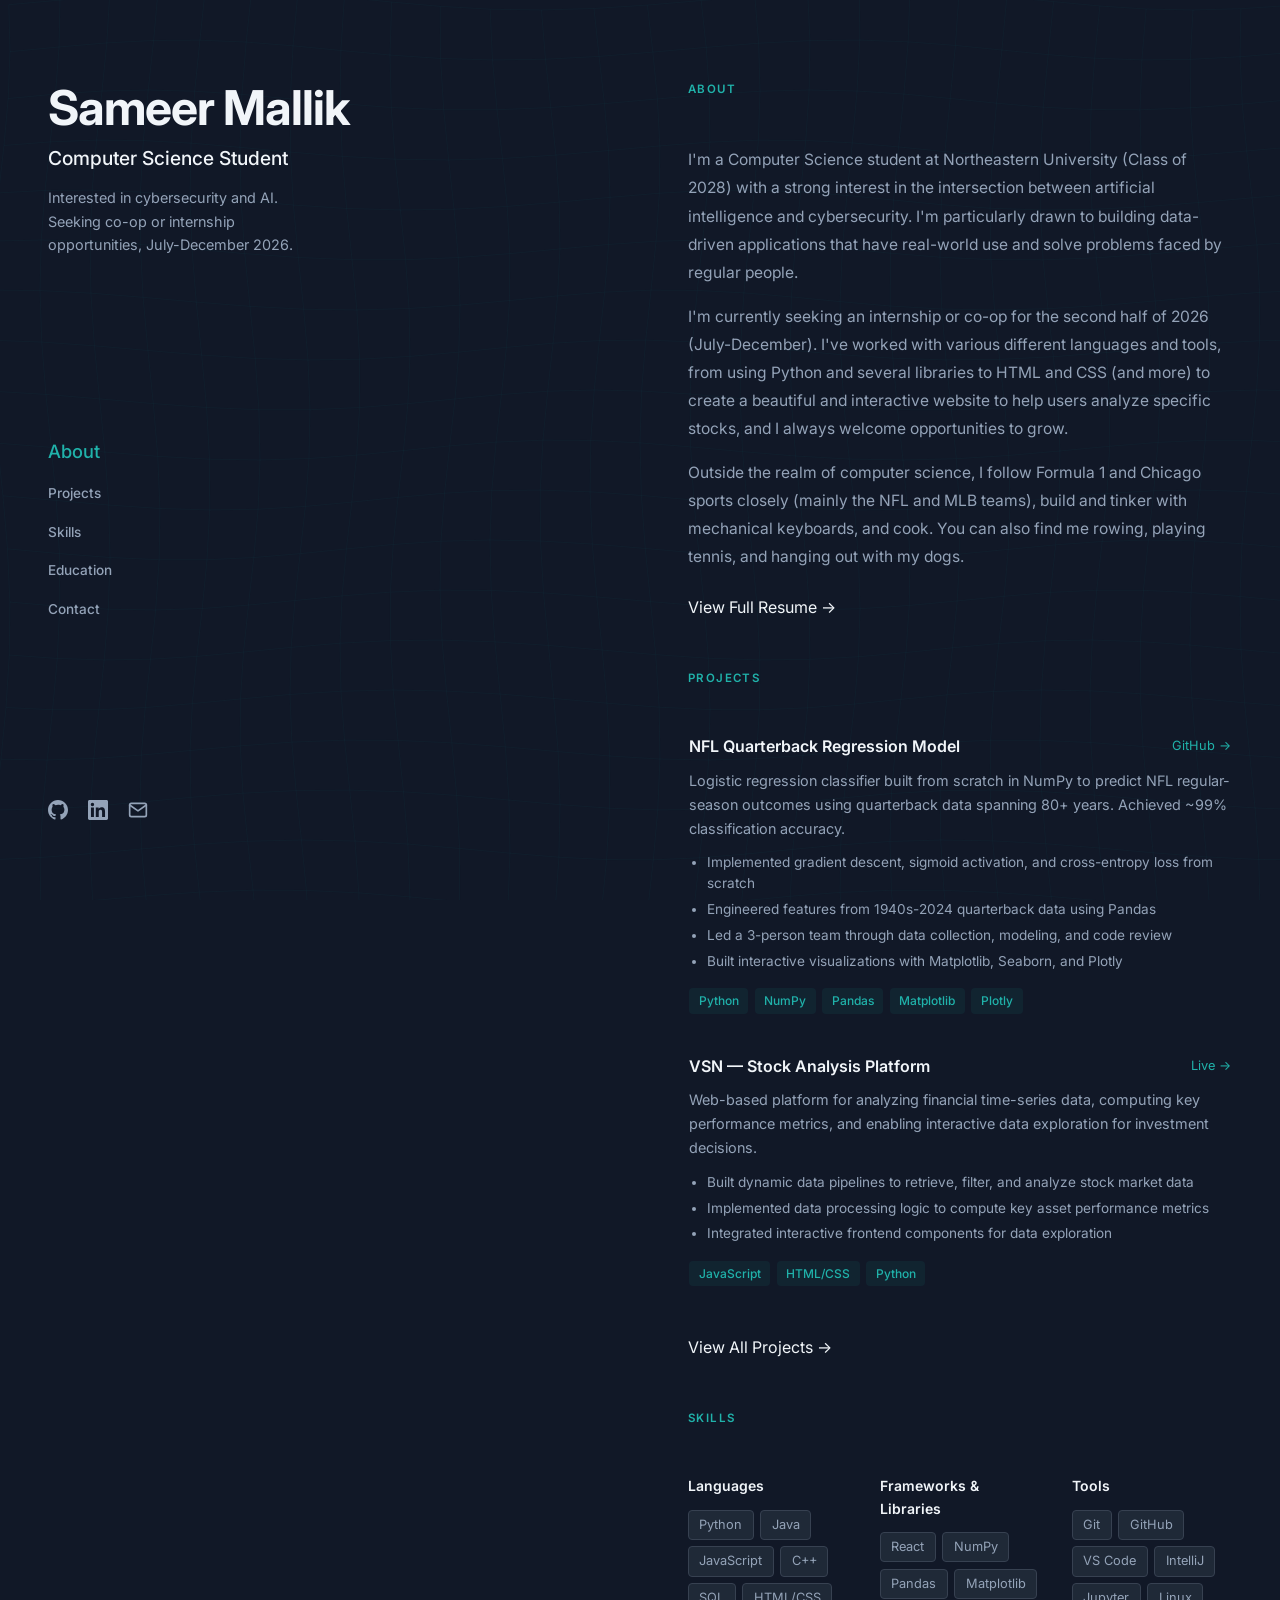
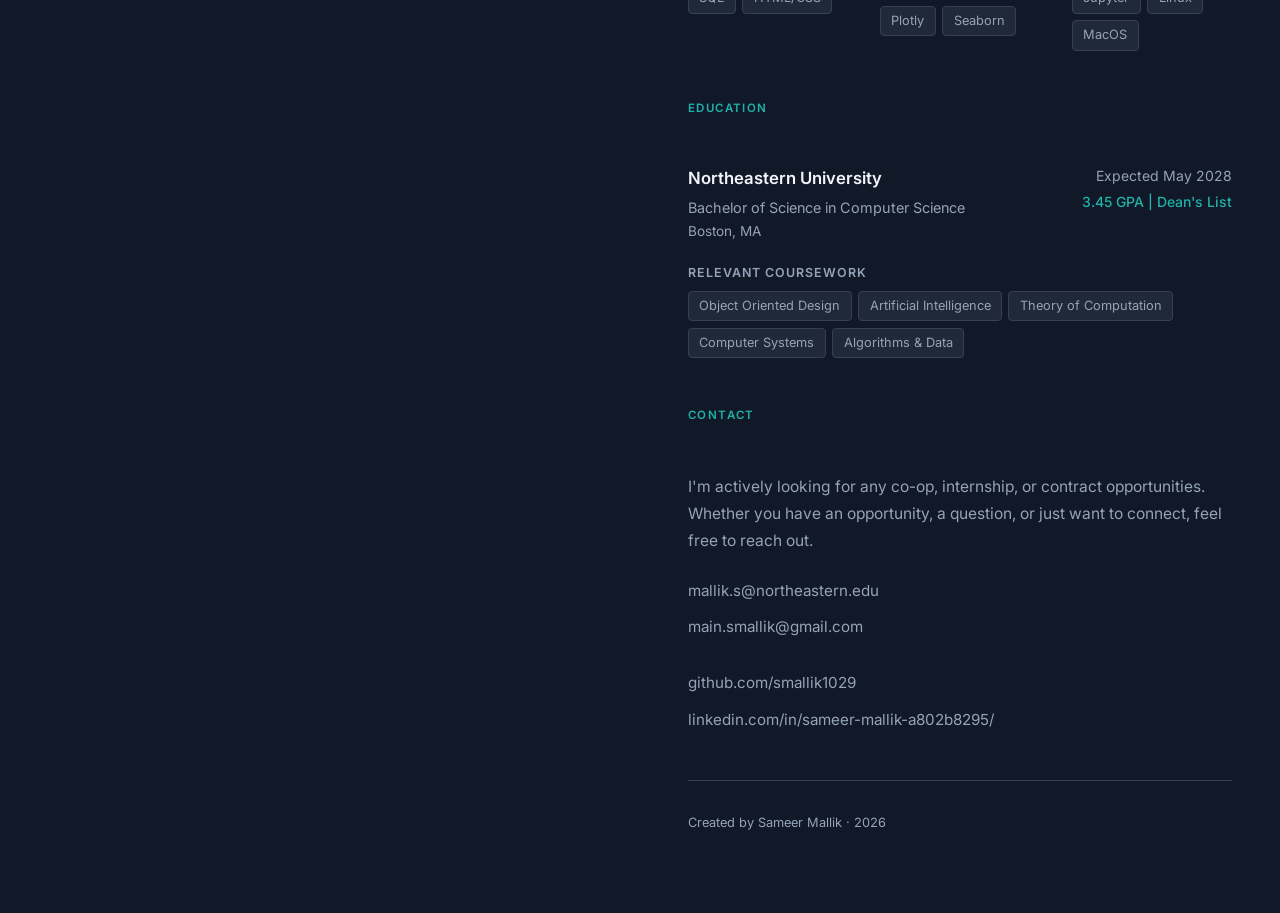
==== index.html @ aa941c64 "Initial commit" ====
<!DOCTYPE html>
<html lang="en">
  <head>
    <meta charset="UTF-8" />
    <meta name="viewport" content="width=device-width, initial-scale=1.0" />
    <meta name="description" content="Sameer Mallik — CS student at Northeastern University" />
    <title>Sameer Mallik</title>
    <link rel="preconnect" href="https://fonts.googleapis.com" />
    <link
      href="https://fonts.googleapis.com/css2?family=Inter:wght@300;400;500;600;700&display=swap"
      rel="stylesheet"
    />
    <link rel="stylesheet" href="styles.css" />
  </head>
  <body>

    <canvas id="meshCanvas"></canvas>

    <!-- Mobile nav (only visible on small screens) -->
    <nav class="mobile-nav" id="mobileNav">
      <span class="nav-brand">SM</span>
      <button class="nav-toggle" id="navToggle" aria-label="Toggle menu">
        <span></span><span></span><span></span>
      </button>
      <ul class="mobile-nav-links" id="mobileNavLinks">
        <li><a href="#about">About</a></li>
        <li><a href="#projects">Projects</a></li>
        <li><a href="#skills">Skills</a></li>
        <li><a href="#education">Education</a></li>
        <li><a href="#contact">Contact</a></li>
        <li><a href="resume.html">Resume</a></li>
      </ul>
    </nav>

    <div class="layout">

      <!-- Left panel — sticky -->
      <aside class="left-panel">
        <div class="left-top">
          <h1 class="left-name">Sameer Mallik</h1>
          <p class="left-title">Computer Science Student</p>
          <p class="left-sub">Interested in cybersecurity and AI. Seeking co-op or internship opportunities, July-December 2026.</p>
        </div>

        <nav class="left-nav" aria-label="Page sections">
          <a href="#about"     class="left-nav-item" data-section="about">About</a>
          <a href="#projects"  class="left-nav-item" data-section="projects">Projects</a>
          <a href="#skills"    class="left-nav-item" data-section="skills">Skills</a>
          <a href="#education" class="left-nav-item" data-section="education">Education</a>
          <a href="#contact"   class="left-nav-item" data-section="contact">Contact</a>
        </nav>

        <div class="left-bottom">
          <div class="left-socials">
            <a href="https://github.com/smallik1029" target="_blank" rel="noopener" aria-label="GitHub">
              <svg xmlns="http://www.w3.org/2000/svg" viewBox="0 0 24 24" fill="currentColor">
                <path d="M12 0C5.374 0 0 5.373 0 12c0 5.302 3.438 9.8 8.207 11.387.599.111.793-.261.793-.577v-2.234c-3.338.726-4.033-1.416-4.033-1.416-.546-1.387-1.333-1.756-1.333-1.756-1.089-.745.083-.729.083-.729 1.205.084 1.839 1.237 1.839 1.237 1.07 1.834 2.807 1.304 3.492.997.107-.775.418-1.305.762-1.604-2.665-.305-5.467-1.334-5.467-5.931 0-1.311.469-2.381 1.236-3.221-.124-.303-.535-1.524.117-3.176 0 0 1.008-.322 3.301 1.23A11.509 11.509 0 0112 5.803c1.02.005 2.047.138 3.006.404 2.291-1.552 3.297-1.23 3.297-1.23.653 1.653.242 2.874.118 3.176.77.84 1.235 1.911 1.235 3.221 0 4.609-2.807 5.624-5.479 5.921.43.372.823 1.102.823 2.222v3.293c0 .319.192.694.801.576C20.566 21.797 24 17.3 24 12c0-6.627-5.373-12-12-12z"/>
              </svg>
            </a>
            <a href="https://linkedin.com/in/sameer-mallik-a802b8295/" target="_blank" rel="noopener" aria-label="LinkedIn">
              <svg xmlns="http://www.w3.org/2000/svg" viewBox="0 0 24 24" fill="currentColor">
                <path d="M20.447 20.452h-3.554v-5.569c0-1.328-.027-3.037-1.852-3.037-1.853 0-2.136 1.445-2.136 2.939v5.667H9.351V9h3.414v1.561h.046c.477-.9 1.637-1.85 3.37-1.85 3.601 0 4.267 2.37 4.267 5.455v6.286zM5.337 7.433a2.062 2.062 0 01-2.063-2.065 2.064 2.064 0 112.063 2.065zm1.782 13.019H3.555V9h3.564v11.452zM22.225 0H1.771C.792 0 0 .774 0 1.729v20.542C0 23.227.792 24 1.771 24h20.451C23.2 24 24 23.227 24 22.271V1.729C24 .774 23.2 0 22.222 0h.003z"/>
              </svg>
            </a>
            <a href="mailto:mallik.s@northeastern.edu" aria-label="Email">
              <svg xmlns="http://www.w3.org/2000/svg" viewBox="0 0 24 24" fill="none" stroke="currentColor" stroke-width="2" stroke-linecap="round" stroke-linejoin="round">
                <path d="M4 4h16c1.1 0 2 .9 2 2v12c0 1.1-.9 2-2 2H4c-1.1 0-2-.9-2-2V6c0-1.1.9-2 2-2z"/>
                <polyline points="22,6 12,13 2,6"/>
              </svg>
            </a>
          </div>
        </div>
      </aside>

      <!-- Right panel — scrolls -->
      <main class="right-panel">

        <!-- About -->
        <section class="r-section" id="about">
          <p class="section-label">About</p>
          <div class="about-content">
            <p>I'm a Computer Science student at Northeastern University (Class of 2028) with a strong interest in the intersection between artificial intelligence and cybersecurity. I'm particularly drawn to building data-driven applications that have real-world use and solve problems faced by regular people.</p>
            <p>I'm currently seeking an internship or co-op for the second half of 2026 (July-December). I've worked with various different languages and tools, from using Python and several libraries to HTML and CSS (and more) to create a beautiful and interactive website to help users analyze specific stocks, and I always welcome opportunities to grow.</p>
            <p>Outside the realm of computer science, I follow Formula 1 and Chicago sports closely (mainly the NFL and MLB teams), build and tinker with mechanical keyboards, and cook. You can also find me rowing, playing tennis, and hanging out with my dogs.</p>
          </div>
          <a href="resume.html" class="section-link">View Full Resume →</a>
        </section>

        <!-- Projects -->
        <section class="r-section" id="projects">
          <p class="section-label">Projects</p>
          <div class="projects-grid">

            <a class="project-card" href="https://github.com/smallik1029/ds3000-project" target="_blank" rel="noopener">
              <div class="project-card-header">
                <h3>NFL Quarterback Regression Model</h3>
                <span class="project-link">GitHub →</span>
              </div>
              <p class="project-desc">Logistic regression classifier built from scratch in NumPy to predict NFL regular-season outcomes using quarterback data spanning 80+ years. Achieved ~99% classification accuracy.</p>
              <ul class="project-bullets">
                <li>Implemented gradient descent, sigmoid activation, and cross-entropy loss from scratch</li>
                <li>Engineered features from 1940s-2024 quarterback data using Pandas</li>
                <li>Led a 3-person team through data collection, modeling, and code review</li>
                <li>Built interactive visualizations with Matplotlib, Seaborn, and Plotly</li>
              </ul>
              <div class="tech-tags">
                <span>Python</span>
                <span>NumPy</span>
                <span>Pandas</span>
                <span>Matplotlib</span>
                <span>Plotly</span>
              </div>
            </a>

            <a class="project-card" href="https://vsnanalysis.com" target="_blank" rel="noopener">
              <div class="project-card-header">
                <h3>VSN — Stock Analysis Platform</h3>
                <span class="project-link">Live →</span>
              </div>
              <p class="project-desc">Web-based platform for analyzing financial time-series data, computing key performance metrics, and enabling interactive data exploration for investment decisions.</p>
              <ul class="project-bullets">
                <li>Built dynamic data pipelines to retrieve, filter, and analyze stock market data</li>
                <li>Implemented data processing logic to compute key asset performance metrics</li>
                <li>Integrated interactive frontend components for data exploration</li>
              </ul>
              <div class="tech-tags">
                <span>JavaScript</span>
                <span>HTML/CSS</span>
                <span>Python</span>
              </div>
            </a>

          </div>
          <a href="archive.html" class="section-link">View All Projects →</a>
        </section>

        <!-- Skills -->
        <section class="r-section" id="skills">
          <p class="section-label">Skills</p>
          <div class="skills-grid">
            <div class="skill-group">
              <h3>Languages</h3>
              <div class="skill-tags">
                <span>Python</span>
                <span>Java</span>
                <span>JavaScript</span>
                <span>C++</span>
                <span>SQL</span>
                <span>HTML/CSS</span>
              </div>
            </div>
            <div class="skill-group">
              <h3>Frameworks & Libraries</h3>
              <div class="skill-tags">
                <span>React</span>
                <span>NumPy</span>
                <span>Pandas</span>
                <span>Matplotlib</span>
                <span>Plotly</span>
                <span>Seaborn</span>
              </div>
            </div>
            <div class="skill-group">
              <h3>Tools</h3>
              <div class="skill-tags">
                <span>Git</span>
                <span>GitHub</span>
                <span>VS Code</span>
                <span>IntelliJ</span>
                <span>Jupyter</span>
                <span>Linux</span>
                <span>MacOS</span>
              </div>
            </div>
          </div>
        </section>

        <!-- Education -->
        <section class="r-section" id="education">
          <p class="section-label">Education</p>
          <div class="edu-card">
            <div class="edu-card-header">
              <div>
                <h3>Northeastern University</h3>
                <p class="edu-degree">Bachelor of Science in Computer Science</p>
                <p class="edu-location">Boston, MA</p>
              </div>
              <div class="edu-right">
                <span class="edu-date">Expected May 2028</span>
                <span class="edu-gpa">3.45 GPA | Dean's List</span>
              </div>
            </div>
            <div>
              <p class="courses-label">Relevant Coursework</p>
              <div class="skill-tags">
                <span>Object Oriented Design</span>
                <span>Artificial Intelligence</span>
                <span>Theory of Computation</span>
                <span>Computer Systems</span>
                <span>Algorithms & Data</span>
              </div>
            </div>
          </div>
        </section>

        <!-- Contact -->
        <section class="r-section" id="contact">
          <p class="section-label">Contact</p>
          <p class="contact-desc">
            I'm actively looking for any co-op, internship, or contract opportunities. Whether you have an opportunity, a question, or just want to connect, feel free to reach out.
          </p>
          <div class="contact-links">
            <div class="contact-group">
              <a href="mailto:mallik.s@northeastern.edu" class="contact-item">mallik.s@northeastern.edu</a>
              <a href="mailto:main.smallik@gmail.com" class="contact-item">main.smallik@gmail.com</a>
            </div>
            <div class="contact-group">
              <a href="https://github.com/smallik1029" target="_blank" rel="noopener" class="contact-item">github.com/smallik1029</a>
              <a href="https://linkedin.com/in/sameer-mallik-a802b8295/" target="_blank" rel="noopener" class="contact-item">linkedin.com/in/sameer-mallik-a802b8295/</a>
            </div>
          </div>
        </section>

        <footer>
          <p>Created by Sameer Mallik · 2026</p>
        </footer>

      </main>
    </div>

    <script src="script.js"></script>
  </body>
</html>
---- styles.css ----
/* Reset & base */
*, *::before, *::after {
  box-sizing: border-box;
  margin: 0;
  padding: 0;
}

:root {
  --bg:         #111827;
  --surface:    #1f2937;
  --border:     #374151;
  --text:       #f1f5f9;
  --muted:      #94a3b8;
  --accent:     #20B2AA;
  --accent-dim: rgba(32, 178, 170, 0.08);

  --font:       'Inter', system-ui, -apple-system, sans-serif;
  --nav-h:      60px;
}

html {
  scroll-behavior: smooth;
  font-size: 16px;
}

body {
  background: var(--bg);
  color: var(--text);
  font-family: var(--font);
  line-height: 1.6;
  -webkit-font-smoothing: antialiased;
}

a {
  color: inherit;
  text-decoration: none;
}

ul { list-style: none; }

/* Mobile nav (hidden on desktop)*/
.mobile-nav {
  display: none;
}

/* Mesh canvas */
#meshCanvas {
  position: fixed;
  top: 0;
  left: 0;
  width: 100%;
  height: 100%;
  z-index: 0;
  pointer-events: none;
}

/* Two-column layout */
.layout {
  display: flex;
  max-width: 1400px;
  margin: 0 auto;
  padding: 0 3rem;
  gap: 20rem;
  min-height: 100vh;
  position: relative;
  z-index: 1;
}

/* Left panel */
.left-panel {
  width: 320px;
  flex-shrink: 0;
  position: sticky;
  top: 0;
  height: 100vh;
  display: flex;
  flex-direction: column;
  justify-content: space-between;
  padding: 5rem 0;
}

.left-name {
  font-size: 3rem;
  font-weight: 700;
  letter-spacing: -0.02em;
  line-height: 1.15;
  color: var(--text);
}

.left-title {
  font-size: 1.2rem;
  font-weight: 500;
  margin-top: 0.5rem;
}

.left-sub {
  font-size: 0.9rem;
  color: var(--muted);
  margin-top: 0.75rem;
  line-height: 1.65;
  max-width: 280px;
}

/* Left nav */
.left-nav {
  display: flex;
  flex-direction: column;
  gap: 0.25rem;
}

.left-nav-item {
  font-size: 0.85rem;
  font-weight: 500;
  color: var(--muted);
  padding: 0.4rem 0;
  transition: color 0.2s, font-size 0.2s;
  width: fit-content;
}

.left-nav-item:hover {
  color: var(--text);
}

.left-nav-item.active {
  color: var(--accent);
  font-size: 1.15rem;
}

/* Left bottom */
.left-bottom {
  display: flex;
  flex-direction: column;
  gap: 1.25rem;
}

.left-socials {
  display: flex;
  gap: 1.25rem;
}

.left-socials a {
  color: var(--muted);
  transition: color 0.2s;
  display: flex;
  align-items: center;
}

.left-socials a:hover {
  color: var(--text);
}

.left-socials svg {
  width: 20px;
  height: 20px;
}

/* Buttons */
.btn {
  display: inline-block;
  padding: 0.55rem 1.3rem;
  border-radius: 6px;
  font-size: 0.875rem;
  font-weight: 500;
  transition: opacity 0.2s, transform 0.2s;
  cursor: pointer;
  width: fit-content;
}

.btn:hover {
  opacity: 0.85;
  transform: translateY(-1px);
}

.btn-primary {
  background: var(--accent);
  color: #fff;
}

.btn-outline {
  border: 1px solid var(--border);
  color: var(--text);
}

.btn-outline:hover {
  border-color: var(--muted);
}

/* Right panel */
.right-panel {
  flex: 1;
  padding: 5rem 0;
  min-width: 0;
}

/* Sections */
.r-section {
  padding: 0 0 3rem 0;
}

.section-label {
  font-size: 0.72rem;
  font-weight: 600;
  letter-spacing: 0.12em;
  text-transform: uppercase;
  color: var(--accent);
  margin-bottom: 3rem;
}

/* About */
.about-content {
  display: flex;
  flex-direction: column;
  gap: 1rem;
}

.about-content p {
  color: var(--muted);
  line-height: 1.8;
  font-size: 0.975rem;
}

/* Projects */
.projects-grid {
  display: flex;
  flex-direction: column;
  gap: 1rem;
}

.projects-grid:hover .project-card {
  opacity: 0.4;
}

.projects-grid:hover .project-card:hover {
  opacity: 1;
}

.project-card {
  background: transparent;
  border: 1px solid transparent;
  border-radius: 10px;
  padding: 0 1.5rem 1.5rem;
  margin: 0 -1.5rem;
  display: flex;
  flex-direction: column;
  gap: 0.75rem;
  transition: background 0.2s, border-color 0.2s, transform 0.2s, box-shadow 0.2s, opacity 0.2s;
  cursor: pointer;
  color: inherit;
}

.project-card:hover {
  background: rgba(10, 15, 30, 0.65);
  backdrop-filter: blur(12px);
  box-shadow: 0 4px 24px rgba(0, 0, 0, 0.35);
  transform: translateY(-2px);
}

.project-card:hover .project-card-header h3 {
  color: var(--accent);
}

.project-card-header {
  display: flex;
  justify-content: space-between;
  align-items: flex-start;
  gap: 1rem;
}

.project-card-header h3 {
  font-size: 1rem;
  font-weight: 600;
  line-height: 1.3;
  transition: color 0.2s;
}

.project-link {
  font-size: 0.8rem;
  color: var(--accent);
  white-space: nowrap;
  transition: opacity 0.2s;
}

.project-link:hover { opacity: 0.75; }

.project-desc {
  font-size: 0.9rem;
  color: var(--muted);
  line-height: 1.65;
}

.project-bullets {
  list-style: disc;
  padding-left: 1.1rem;
  display: flex;
  flex-direction: column;
  gap: 0.3rem;
}

.project-bullets li {
  font-size: 0.85rem;
  color: var(--muted);
  line-height: 1.55;
}

.tech-tags {
  display: flex;
  flex-wrap: wrap;
  gap: 0.4rem;
  margin-top: auto;
  padding-top: 0.25rem;
}

.tech-tags span {
  font-size: 0.75rem;
  font-weight: 500;
  color: var(--accent);
  background: var(--accent-dim);
  border-radius: 4px;
  padding: 0.2rem 0.6rem;
}

/* Section footer link */
.section-link {
  display: inline-block;
  margin-top: 1.5rem;
  font-size: 1rem;
  color: var(--text);
  transition: color 0.2s;
}

.section-link:hover {
  color: var(--accent);
}

/* Skills */
.skills-grid {
  display: grid;
  grid-template-columns: repeat(3, 1fr);
  gap: 2rem;
}

.skill-group h3 {
  font-size: 0.875rem;
  font-weight: 600;
  color: var(--text);
  margin-bottom: 0.75rem;
}

.skill-tags {
  display: flex;
  flex-wrap: wrap;
  gap: 0.4rem;
}

.skill-tags span {
  font-size: 0.8rem;
  color: var(--muted);
  background: var(--surface);
  border: 1px solid var(--border);
  border-radius: 4px;
  padding: 0.25rem 0.65rem;
}

/* Education */
.edu-card {
  background: transparent;
  border: none;
  border-radius: 10px;
  padding: 0 1.5rem;
  margin: 0 -1.5rem;
  display: flex;
  flex-direction: column;
  gap: 1.25rem;
}

.edu-card-header {
  display: flex;
  justify-content: space-between;
  align-items: flex-start;
  flex-wrap: wrap;
  gap: 1rem;
}

.edu-card-header h3 {
  font-size: 1.05rem;
  font-weight: 600;
}

.edu-degree {
  font-size: 0.9rem;
  color: var(--muted);
  margin-top: 0.25rem;
}

.edu-location {
  font-size: 0.85rem;
  color: var(--muted);
  margin-top: 0.15rem;
}

.edu-right {
  display: flex;
  flex-direction: column;
  align-items: flex-end;
  gap: 0.25rem;
}

.edu-date {
  font-size: 0.875rem;
  color: var(--muted);
}

.edu-gpa {
  font-size: 0.875rem;
  color: var(--accent);
  font-weight: 500;
}

.courses-label {
  font-size: 0.78rem;
  font-weight: 600;
  color: var(--muted);
  margin-bottom: 0.5rem;
  text-transform: uppercase;
  letter-spacing: 0.08em;
}

/* Contact */
.contact-desc {
  color: var(--muted);
  line-height: 1.75;
  margin-bottom: 1.5rem;
  font-size: 0.975rem;
}

.contact-links {
  display: flex;
  flex-direction: column;
  gap: 2rem;
}

.contact-group {
  display: flex;
  flex-direction: column;
  gap: 0.75rem;
}

.contact-item {
  font-size: 0.95rem;
  color: var(--muted);
  transition: color 0.2s;
  width: fit-content;
}

.contact-item:hover { color: var(--accent); }

/* Footer */
footer {
  padding-top: 2rem;
  border-top: 1px solid var(--border);
  font-size: 0.8rem;
  color: var(--muted);
}


/* Mobile */
@media (max-width: 768px) {
  .layout {
    display: block;
    padding: 0;
  }

  .left-panel {
    display: none;
  }

  .mobile-nav {
    display: flex;
    align-items: center;
    justify-content: space-between;
    padding: 0 1.5rem;
    height: var(--nav-h);
    position: sticky;
    top: 0;
    z-index: 100;
    background: rgba(17, 24, 39, 0.95);
    border-bottom: 1px solid var(--border);
    backdrop-filter: blur(10px);
  }

  .nav-brand {
    font-weight: 700;
    font-size: 1.1rem;
    color: var(--accent);
  }

  .nav-toggle {
    display: flex;
    flex-direction: column;
    gap: 5px;
    background: none;
    border: none;
    cursor: pointer;
    padding: 4px;
  }

  .nav-toggle span {
    display: block;
    width: 22px;
    height: 2px;
    background: var(--text);
    border-radius: 2px;
  }

  .mobile-nav-links {
    display: none;
    position: absolute;
    top: var(--nav-h);
    left: 0; right: 0;
    background: var(--surface);
    border-bottom: 1px solid var(--border);
    flex-direction: column;
    padding: 1.5rem;
    gap: 1.25rem;
    list-style: none;
  }

  .mobile-nav-links.open {
    display: flex;
  }

  .mobile-nav-links a {
    font-size: 0.9rem;
    color: var(--muted);
  }

  .right-panel {
    padding: 3rem 1.5rem;
  }

  .r-section {
    padding-bottom: 4rem;
  }

  .skills-grid {
    grid-template-columns: 1fr;
    gap: 1.5rem;
  }

  .edu-card-header {
    flex-direction: column;
  }

  .edu-right {
    align-items: flex-start;
  }
}
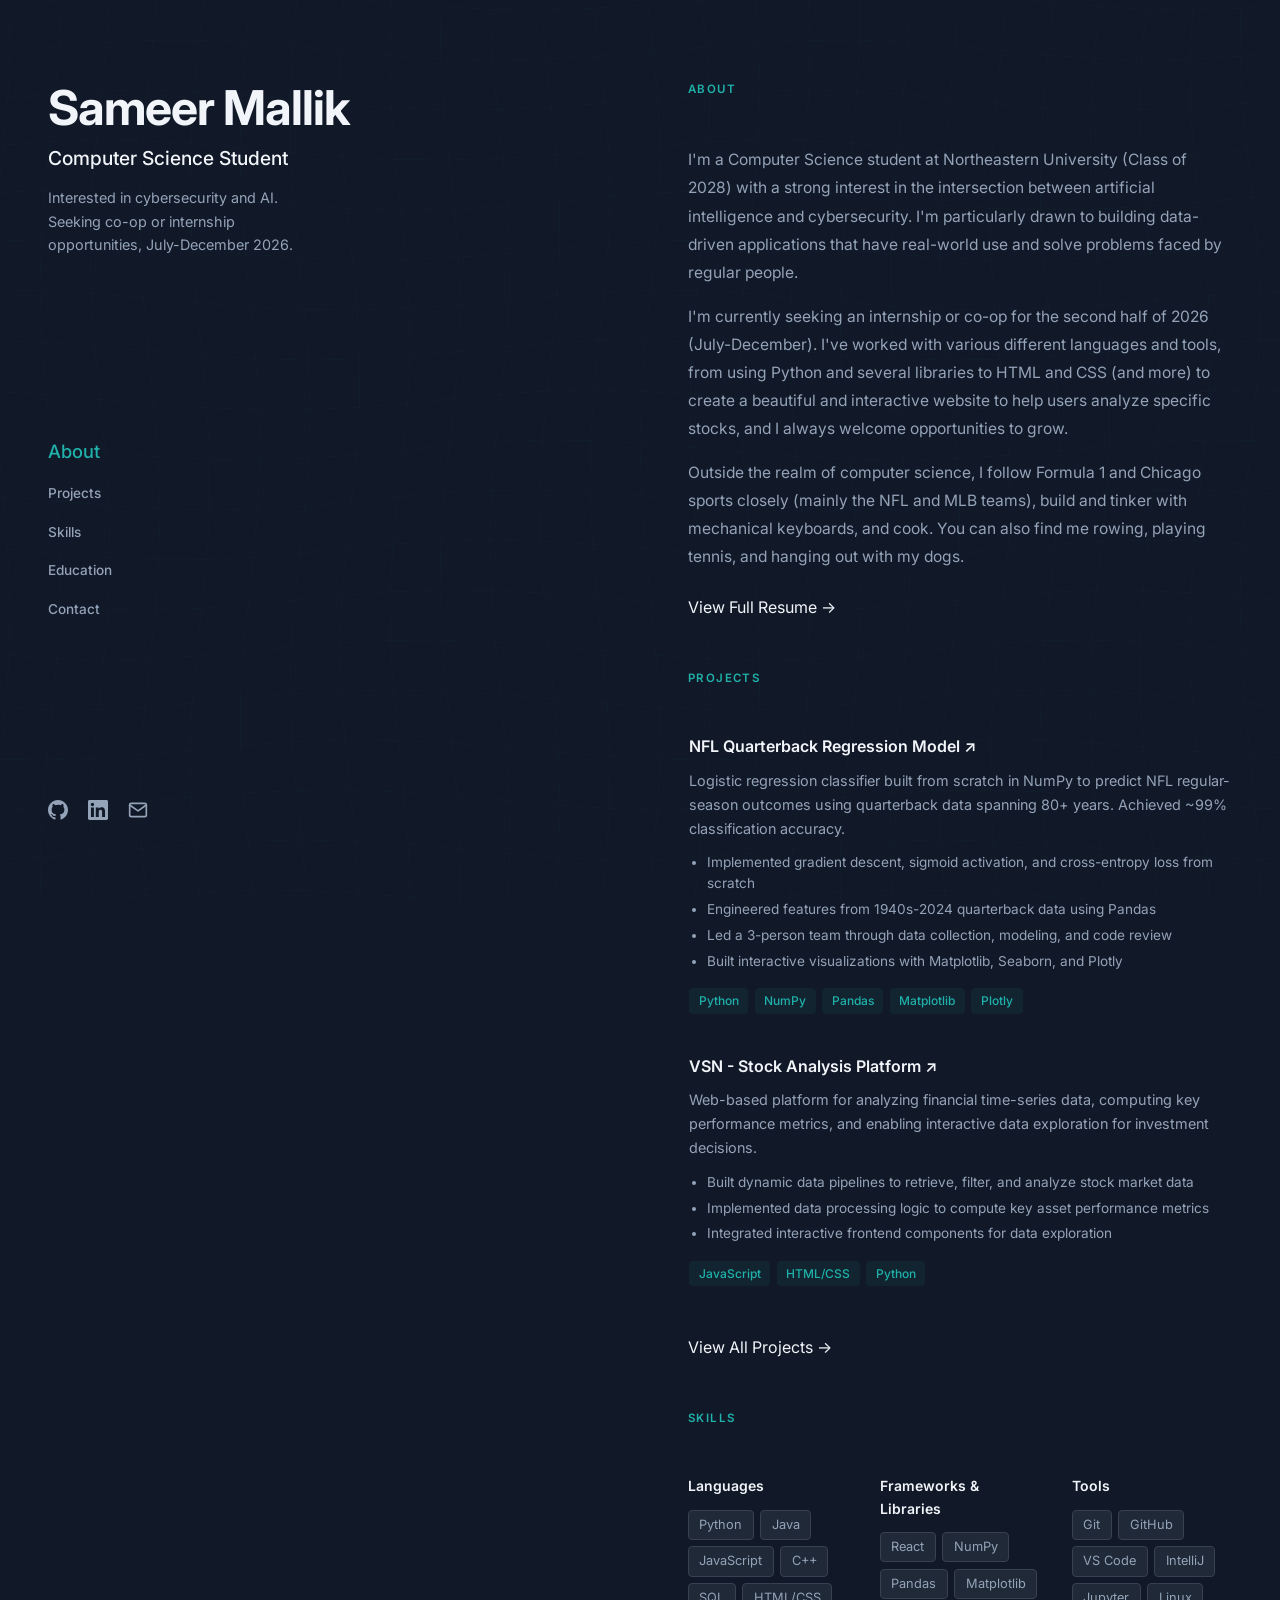
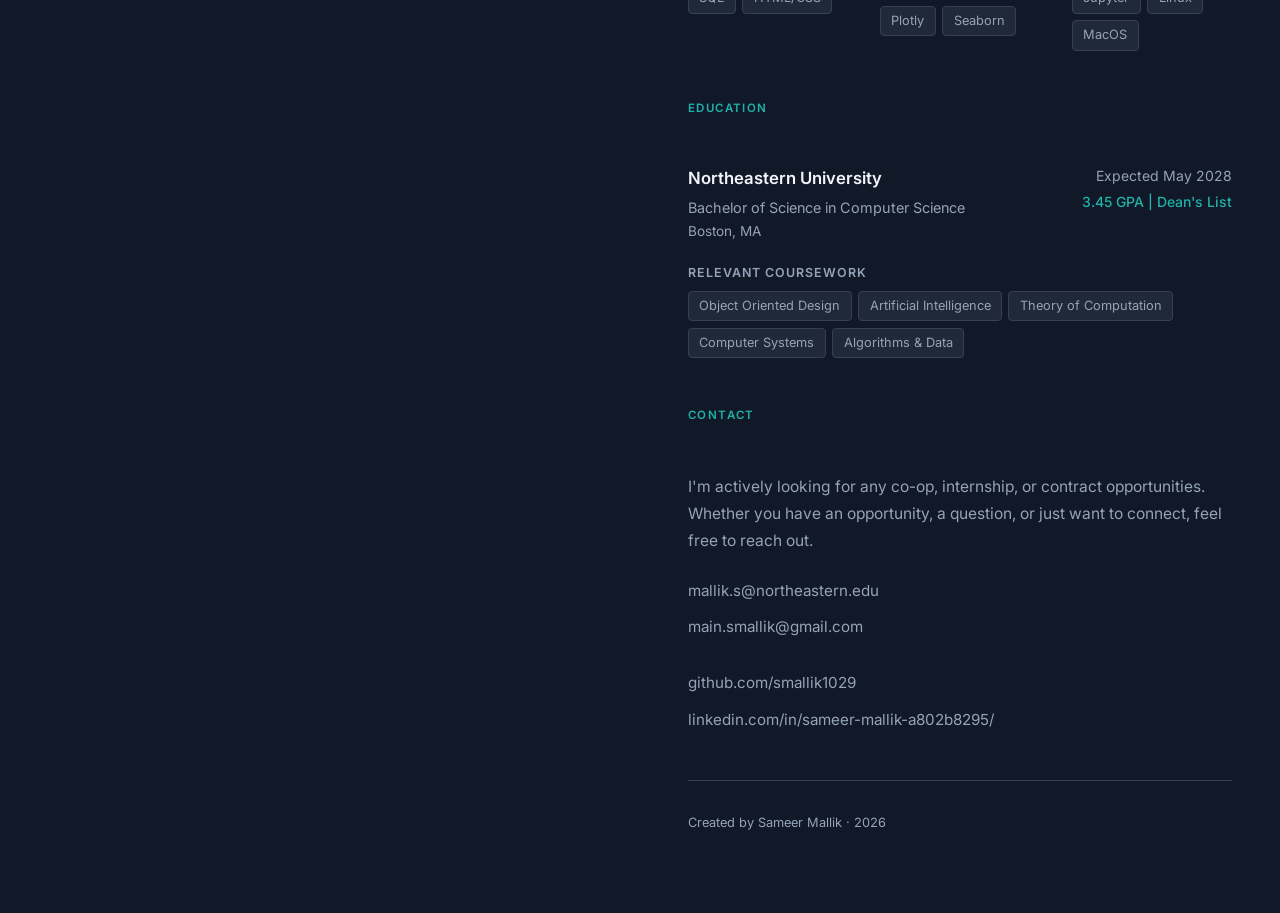
==== commit 9d7dface: "Initial commit" ====
--- a/index.html
+++ b/index.html
@@ -3,7 +3,7 @@
   <head>
     <meta charset="UTF-8" />
     <meta name="viewport" content="width=device-width, initial-scale=1.0" />
-    <meta name="description" content="Sameer Mallik — CS student at Northeastern University" />
+    <meta name="description" content="Sameer Mallik - CS student at Northeastern University" />
     <title>Sameer Mallik</title>
     <link rel="preconnect" href="https://fonts.googleapis.com" />
     <link
@@ -34,7 +34,7 @@
 
     <div class="layout">
 
-      <!-- Left panel — sticky -->
+      <!-- Left panel - sticky -->
       <aside class="left-panel">
         <div class="left-top">
           <h1 class="left-name">Sameer Mallik</h1>
@@ -72,7 +72,7 @@
         </div>
       </aside>
 
-      <!-- Right panel — scrolls -->
+      <!-- Right panel - scrolls -->
       <main class="right-panel">
 
         <!-- About -->
@@ -93,8 +93,7 @@
 
             <a class="project-card" href="https://github.com/smallik1029/ds3000-project" target="_blank" rel="noopener">
               <div class="project-card-header">
-                <h3>NFL Quarterback Regression Model</h3>
-                <span class="project-link">GitHub →</span>
+                <h3>NFL Quarterback Regression Model ↗</h3>
               </div>
               <p class="project-desc">Logistic regression classifier built from scratch in NumPy to predict NFL regular-season outcomes using quarterback data spanning 80+ years. Achieved ~99% classification accuracy.</p>
               <ul class="project-bullets">
@@ -114,8 +113,7 @@
 
             <a class="project-card" href="https://vsnanalysis.com" target="_blank" rel="noopener">
               <div class="project-card-header">
-                <h3>VSN — Stock Analysis Platform</h3>
-                <span class="project-link">Live →</span>
+                <h3>VSN - Stock Analysis Platform ↗</h3>
               </div>
               <p class="project-desc">Web-based platform for analyzing financial time-series data, computing key performance metrics, and enabling interactive data exploration for investment decisions.</p>
               <ul class="project-bullets">
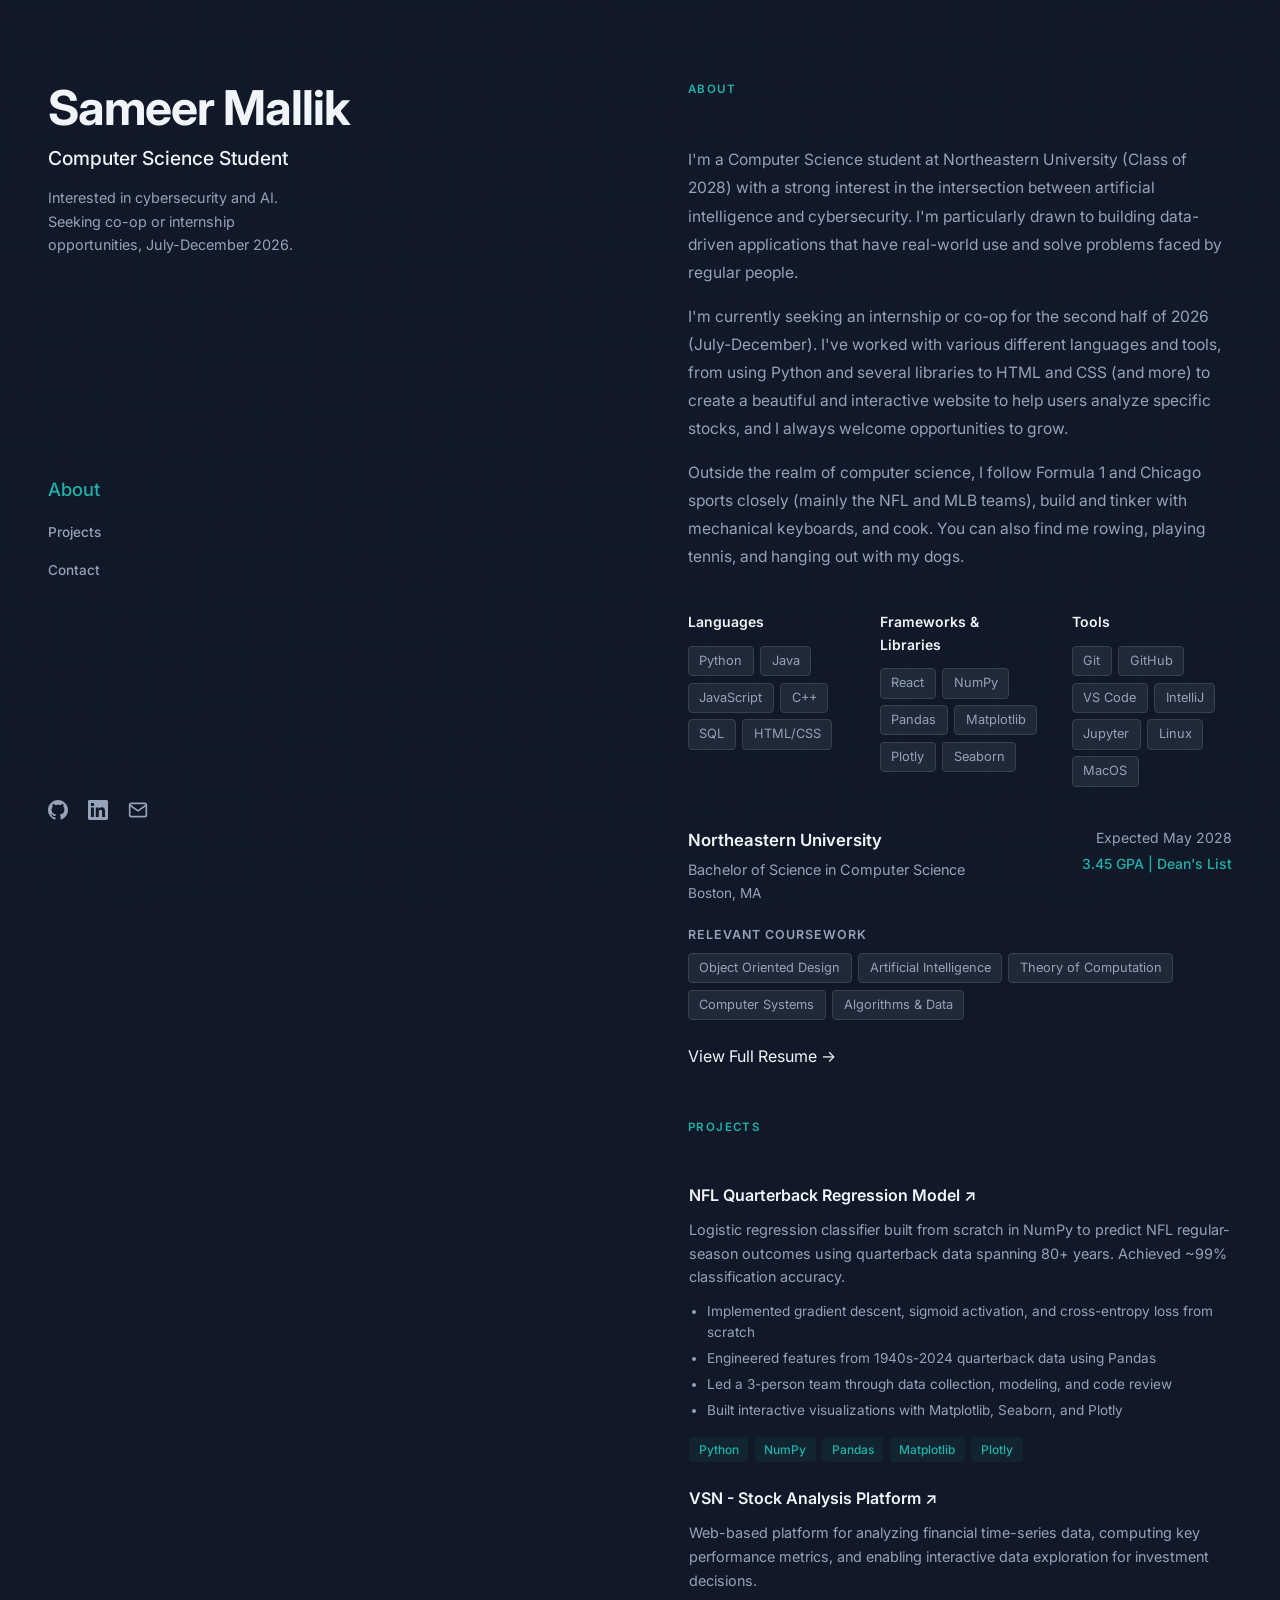
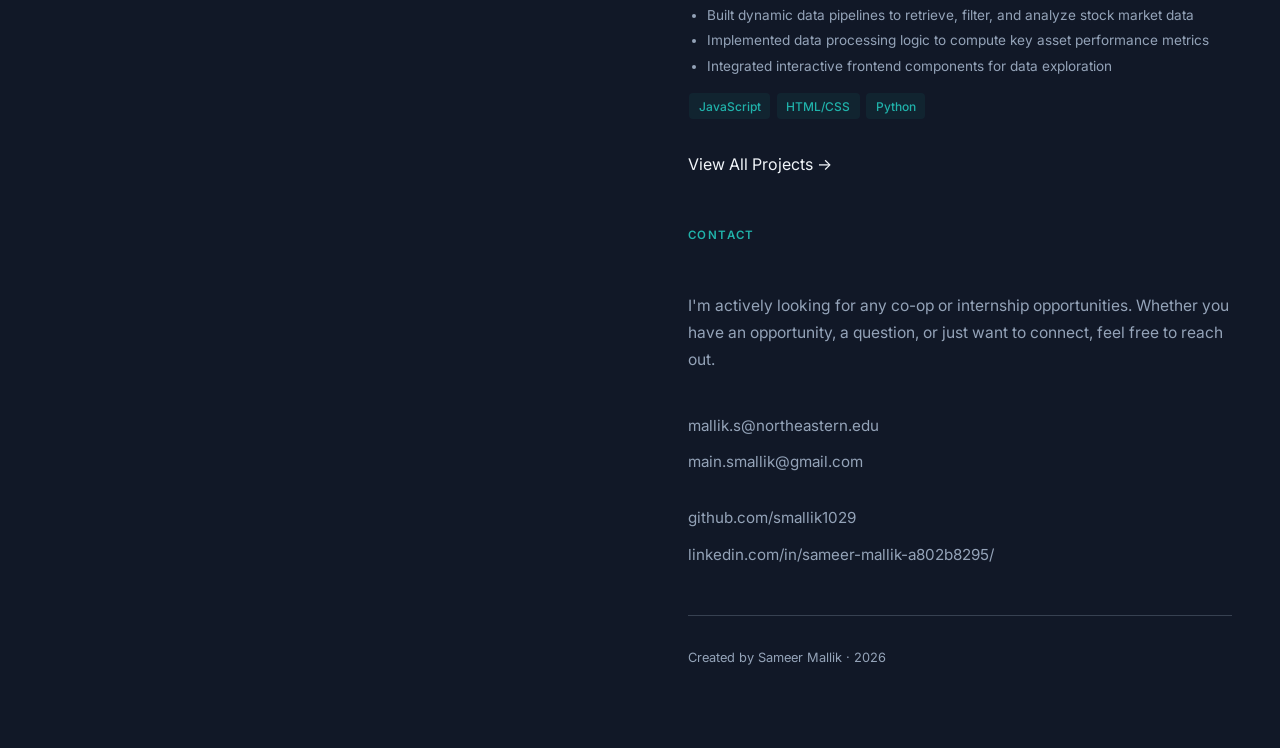
==== commit e864a99c: "merge skills/education into about, other small fixes" ====
--- a/index.html
+++ b/index.html
@@ -25,8 +25,6 @@
       <ul class="mobile-nav-links" id="mobileNavLinks">
         <li><a href="#about">About</a></li>
         <li><a href="#projects">Projects</a></li>
-        <li><a href="#skills">Skills</a></li>
-        <li><a href="#education">Education</a></li>
         <li><a href="#contact">Contact</a></li>
         <li><a href="resume.html">Resume</a></li>
       </ul>
@@ -45,9 +43,7 @@
         <nav class="left-nav" aria-label="Page sections">
           <a href="#about"     class="left-nav-item" data-section="about">About</a>
           <a href="#projects"  class="left-nav-item" data-section="projects">Projects</a>
-          <a href="#skills"    class="left-nav-item" data-section="skills">Skills</a>
-          <a href="#education" class="left-nav-item" data-section="education">Education</a>
-          <a href="#contact"   class="left-nav-item" data-section="contact">Contact</a>
+          <a href="#contact"    class="left-nav-item" data-section="contact">Contact</a>
         </nav>
 
         <div class="left-bottom">
@@ -82,6 +78,65 @@
             <p>I'm a Computer Science student at Northeastern University (Class of 2028) with a strong interest in the intersection between artificial intelligence and cybersecurity. I'm particularly drawn to building data-driven applications that have real-world use and solve problems faced by regular people.</p>
             <p>I'm currently seeking an internship or co-op for the second half of 2026 (July-December). I've worked with various different languages and tools, from using Python and several libraries to HTML and CSS (and more) to create a beautiful and interactive website to help users analyze specific stocks, and I always welcome opportunities to grow.</p>
             <p>Outside the realm of computer science, I follow Formula 1 and Chicago sports closely (mainly the NFL and MLB teams), build and tinker with mechanical keyboards, and cook. You can also find me rowing, playing tennis, and hanging out with my dogs.</p>
+          </div>
+          <div class="skills-grid">
+            <div class="skill-group">
+              <h3>Languages</h3>
+              <div class="skill-tags">
+                <span>Python</span>
+                <span>Java</span>
+                <span>JavaScript</span>
+                <span>C++</span>
+                <span>SQL</span>
+                <span>HTML/CSS</span>
+              </div>
+            </div>
+            <div class="skill-group">
+              <h3>Frameworks & Libraries</h3>
+              <div class="skill-tags">
+                <span>React</span>
+                <span>NumPy</span>
+                <span>Pandas</span>
+                <span>Matplotlib</span>
+                <span>Plotly</span>
+                <span>Seaborn</span>
+              </div>
+            </div>
+            <div class="skill-group">
+              <h3>Tools</h3>
+              <div class="skill-tags">
+                <span>Git</span>
+                <span>GitHub</span>
+                <span>VS Code</span>
+                <span>IntelliJ</span>
+                <span>Jupyter</span>
+                <span>Linux</span>
+                <span>MacOS</span>
+              </div>
+            </div>
+          </div>
+          <div class="edu-card">
+            <div class="edu-card-header">
+              <div>
+                <h3>Northeastern University</h3>
+                <p class="edu-degree">Bachelor of Science in Computer Science</p>
+                <p class="edu-location">Boston, MA</p>
+              </div>
+              <div class="edu-right">
+                <span class="edu-date">Expected May 2028</span>
+                <span class="edu-gpa">3.45 GPA | Dean's List</span>
+              </div>
+            </div>
+            <div>
+              <p class="courses-label">Relevant Coursework</p>
+              <div class="skill-tags">
+                <span>Object Oriented Design</span>
+                <span>Artificial Intelligence</span>
+                <span>Theory of Computation</span>
+                <span>Computer Systems</span>
+                <span>Algorithms & Data</span>
+              </div>
+            </div>
           </div>
           <a href="resume.html" class="section-link">View Full Resume →</a>
         </section>
@@ -132,80 +187,11 @@
           <a href="archive.html" class="section-link">View All Projects →</a>
         </section>
 
-        <!-- Skills -->
-        <section class="r-section" id="skills">
-          <p class="section-label">Skills</p>
-          <div class="skills-grid">
-            <div class="skill-group">
-              <h3>Languages</h3>
-              <div class="skill-tags">
-                <span>Python</span>
-                <span>Java</span>
-                <span>JavaScript</span>
-                <span>C++</span>
-                <span>SQL</span>
-                <span>HTML/CSS</span>
-              </div>
-            </div>
-            <div class="skill-group">
-              <h3>Frameworks & Libraries</h3>
-              <div class="skill-tags">
-                <span>React</span>
-                <span>NumPy</span>
-                <span>Pandas</span>
-                <span>Matplotlib</span>
-                <span>Plotly</span>
-                <span>Seaborn</span>
-              </div>
-            </div>
-            <div class="skill-group">
-              <h3>Tools</h3>
-              <div class="skill-tags">
-                <span>Git</span>
-                <span>GitHub</span>
-                <span>VS Code</span>
-                <span>IntelliJ</span>
-                <span>Jupyter</span>
-                <span>Linux</span>
-                <span>MacOS</span>
-              </div>
-            </div>
-          </div>
-        </section>
-
-        <!-- Education -->
-        <section class="r-section" id="education">
-          <p class="section-label">Education</p>
-          <div class="edu-card">
-            <div class="edu-card-header">
-              <div>
-                <h3>Northeastern University</h3>
-                <p class="edu-degree">Bachelor of Science in Computer Science</p>
-                <p class="edu-location">Boston, MA</p>
-              </div>
-              <div class="edu-right">
-                <span class="edu-date">Expected May 2028</span>
-                <span class="edu-gpa">3.45 GPA | Dean's List</span>
-              </div>
-            </div>
-            <div>
-              <p class="courses-label">Relevant Coursework</p>
-              <div class="skill-tags">
-                <span>Object Oriented Design</span>
-                <span>Artificial Intelligence</span>
-                <span>Theory of Computation</span>
-                <span>Computer Systems</span>
-                <span>Algorithms & Data</span>
-              </div>
-            </div>
-          </div>
-        </section>
-
         <!-- Contact -->
         <section class="r-section" id="contact">
           <p class="section-label">Contact</p>
           <p class="contact-desc">
-            I'm actively looking for any co-op, internship, or contract opportunities. Whether you have an opportunity, a question, or just want to connect, feel free to reach out.
+            I'm actively looking for any co-op or internship opportunities. Whether you have an opportunity, a question, or just want to connect, feel free to reach out.
           </p>
           <div class="contact-links">
             <div class="contact-group">
--- a/styles.css
+++ b/styles.css
@@ -238,7 +238,7 @@
   background: transparent;
   border: 1px solid transparent;
   border-radius: 10px;
-  padding: 0 1.5rem 1.5rem;
+  padding: 0 1.5rem 0.5rem;
   margin: 0 -1.5rem;
   display: flex;
   flex-direction: column;
@@ -337,6 +337,7 @@
   display: grid;
   grid-template-columns: repeat(3, 1fr);
   gap: 2rem;
+  margin-top: 2.5rem;
 }
 
 .skill-group h3 {
@@ -371,6 +372,7 @@
   display: flex;
   flex-direction: column;
   gap: 1.25rem;
+  margin-top: 2.5rem
 }
 
 .edu-card-header {
@@ -429,7 +431,7 @@
 .contact-desc {
   color: var(--muted);
   line-height: 1.75;
-  margin-bottom: 1.5rem;
+  margin-bottom: 2.5rem;
   font-size: 0.975rem;
 }
 
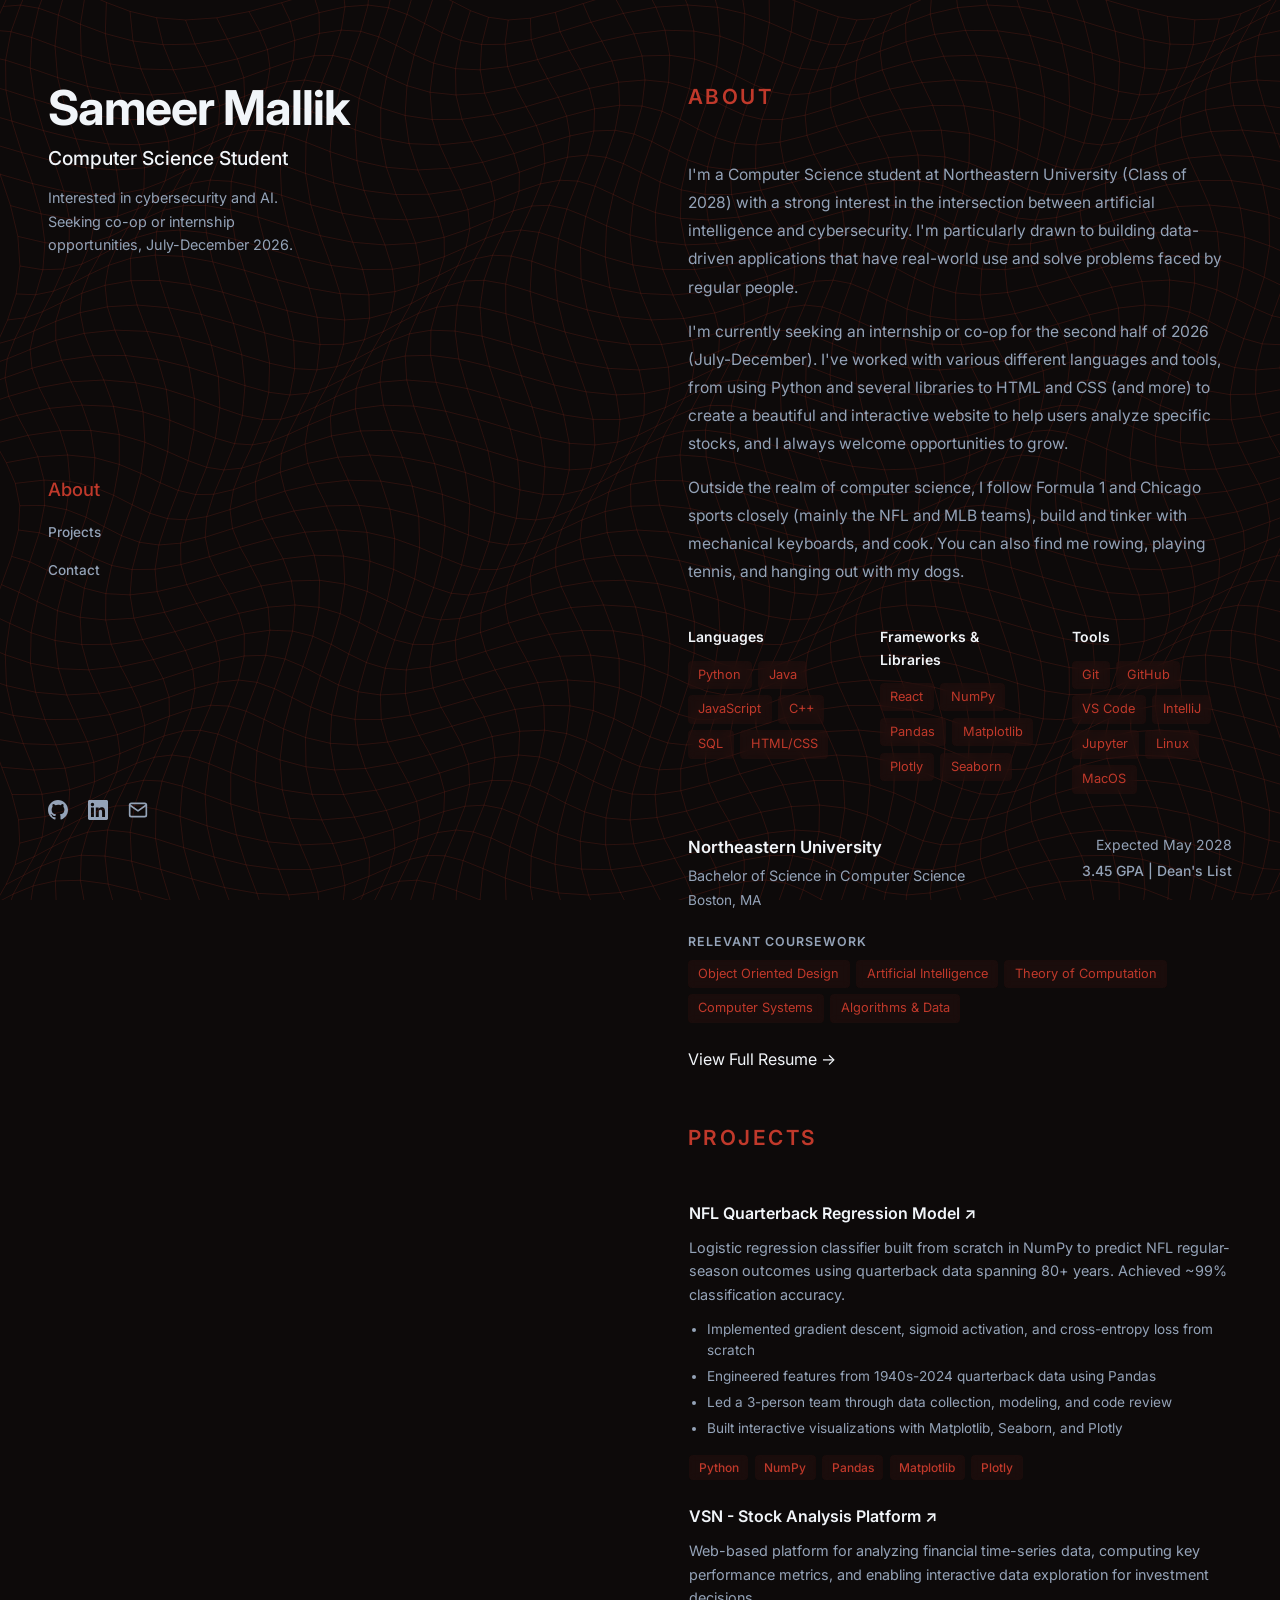
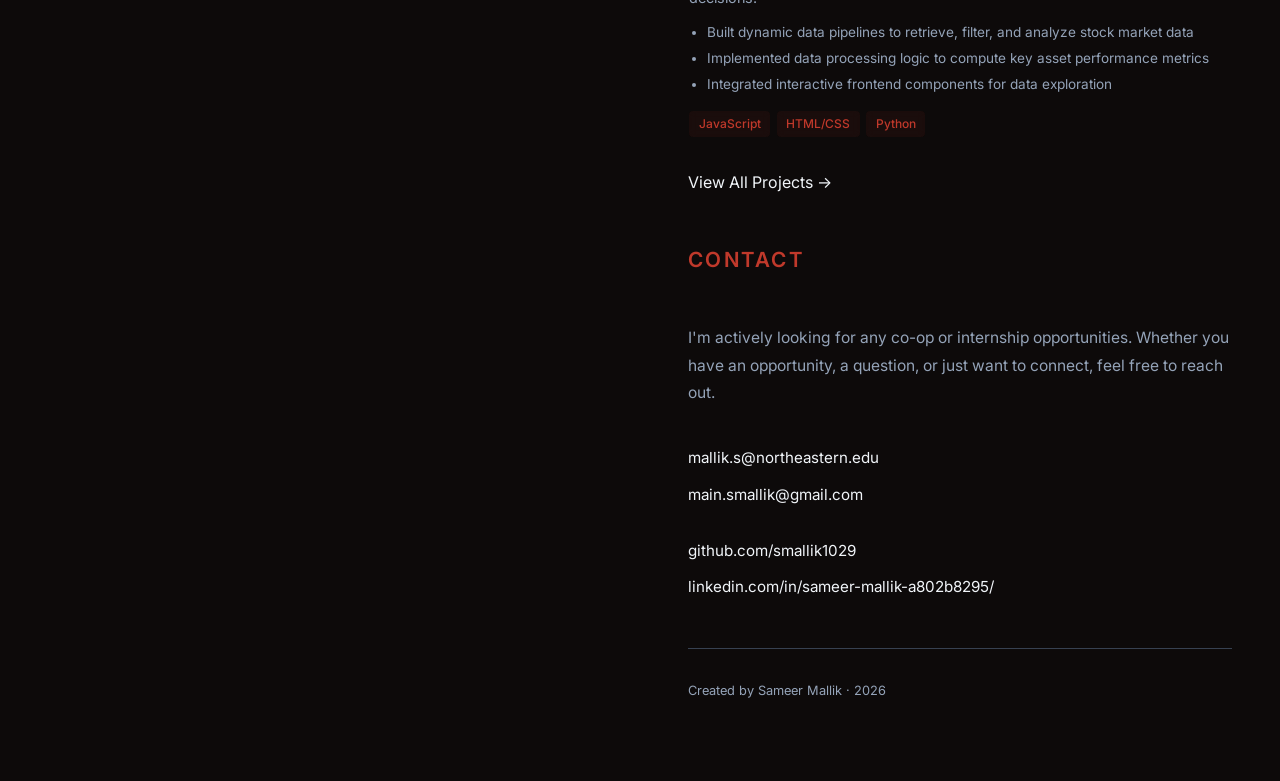
==== commit cffecadb: "clean up urls" ====
--- a/index.html
+++ b/index.html
@@ -26,7 +26,6 @@
         <li><a href="#about">About</a></li>
         <li><a href="#projects">Projects</a></li>
         <li><a href="#contact">Contact</a></li>
-        <li><a href="resume.html">Resume</a></li>
       </ul>
     </nav>
 
@@ -138,7 +137,7 @@
               </div>
             </div>
           </div>
-          <a href="resume.html" class="section-link">View Full Resume →</a>
+          <a href="/resume/" class="section-link">View Full Resume →</a>
         </section>
 
         <!-- Projects -->
@@ -184,7 +183,7 @@
             </a>
 
           </div>
-          <a href="archive.html" class="section-link">View All Projects →</a>
+          <a href="/project/" class="section-link">View All Projects →</a>
         </section>
 
         <!-- Contact -->
--- a/styles.css
+++ b/styles.css
@@ -6,13 +6,13 @@
 }
 
 :root {
-  --bg:         #111827;
+  --bg:         #0d0a0a;
   --surface:    #1f2937;
   --border:     #374151;
   --text:       #f1f5f9;
   --muted:      #94a3b8;
-  --accent:     #20B2AA;
-  --accent-dim: rgba(32, 178, 170, 0.08);
+  --accent:     #C0392B;
+  --accent-dim: rgba(192, 57, 43, 0.08);
 
   --font:       'Inter', system-ui, -apple-system, sans-serif;
   --nav-h:      60px;
@@ -198,7 +198,7 @@
 }
 
 .section-label {
-  font-size: 0.72rem;
+  font-size: 1.3rem;
   font-weight: 600;
   letter-spacing: 0.12em;
   text-transform: uppercase;
@@ -315,6 +315,7 @@
   font-weight: 500;
   color: var(--accent);
   background: var(--accent-dim);
+  backdrop-filter: blur(4px);
   border-radius: 4px;
   padding: 0.2rem 0.6rem;
 }
@@ -355,9 +356,9 @@
 
 .skill-tags span {
   font-size: 0.8rem;
-  color: var(--muted);
-  background: var(--surface);
-  border: 1px solid var(--border);
+  color: var(--accent);
+  background: var(--accent-dim);
+  backdrop-filter: blur(4px);
   border-radius: 4px;
   padding: 0.25rem 0.65rem;
 }
@@ -414,7 +415,7 @@
 
 .edu-gpa {
   font-size: 0.875rem;
-  color: var(--accent);
+  color: var(--muted);
   font-weight: 500;
 }
 
@@ -449,7 +450,7 @@
 
 .contact-item {
   font-size: 0.95rem;
-  color: var(--muted);
+  color: var(--text);
   transition: color 0.2s;
   width: fit-content;
 }
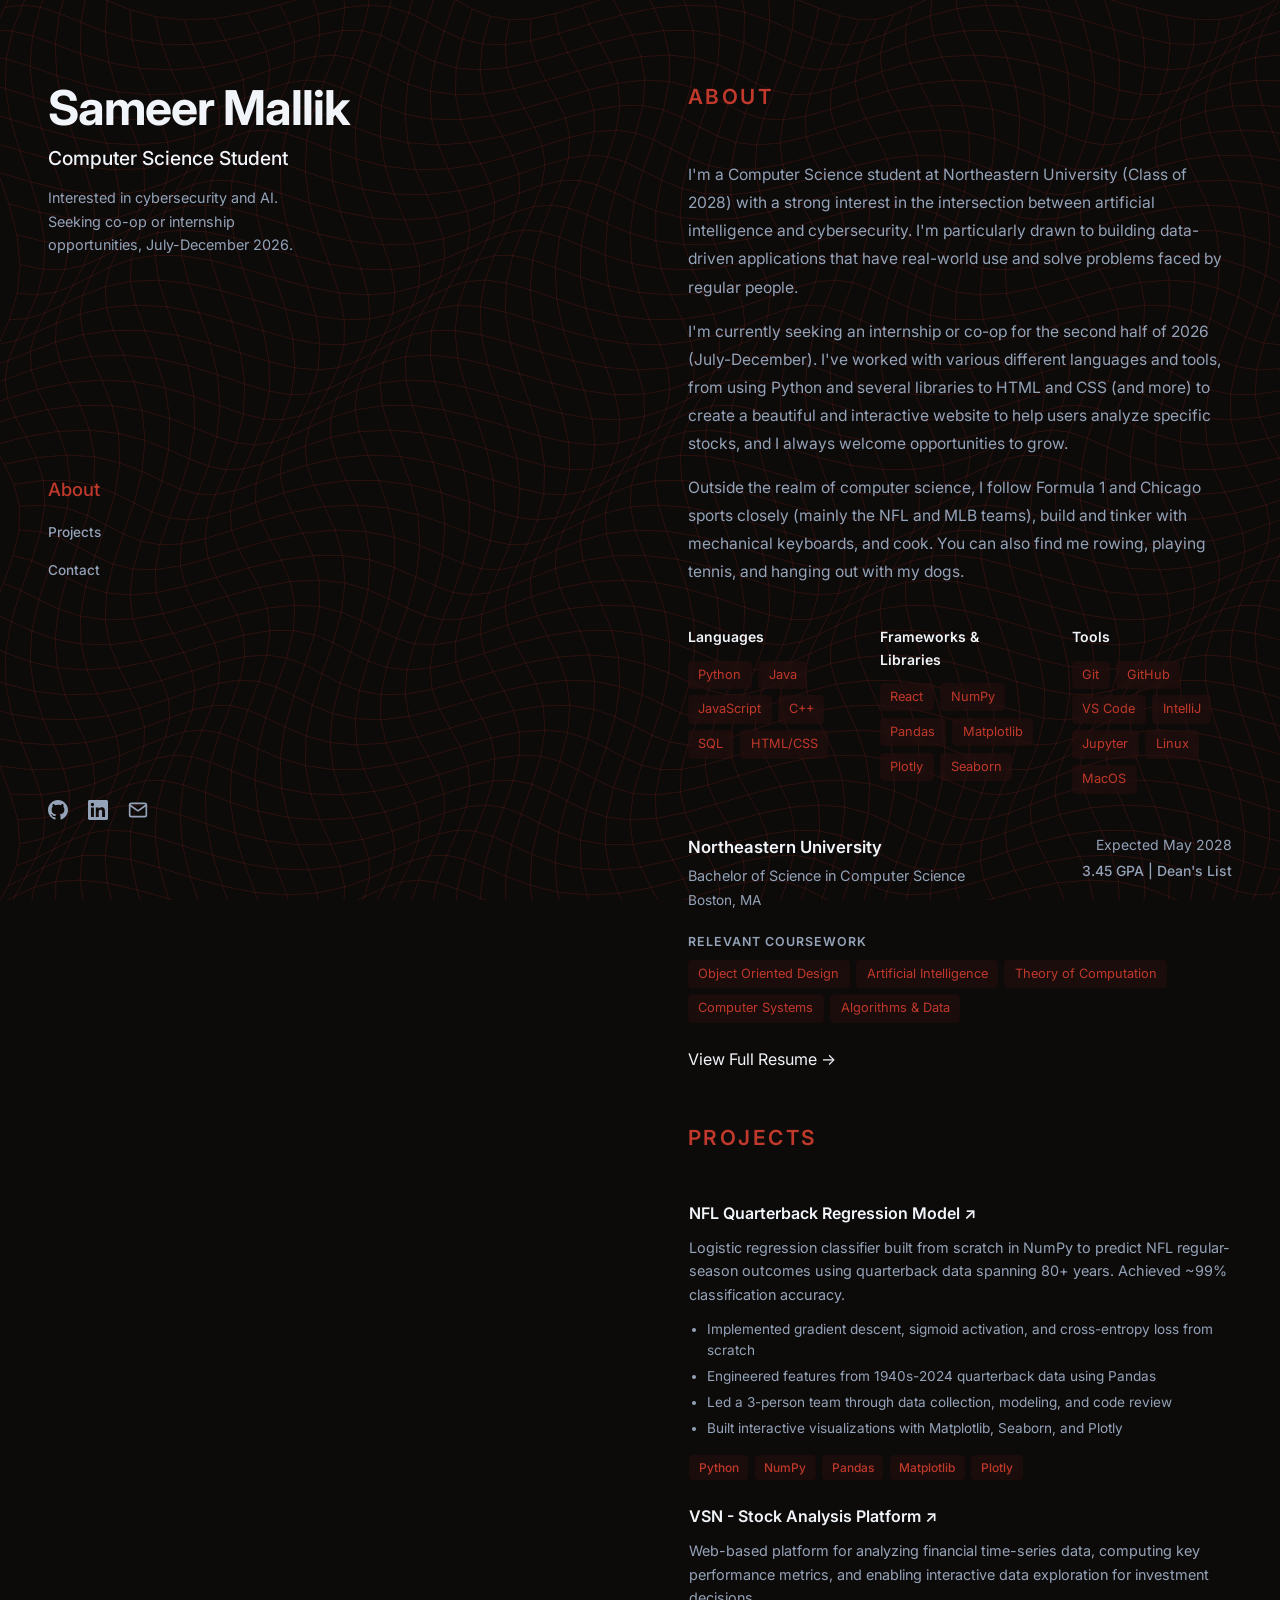
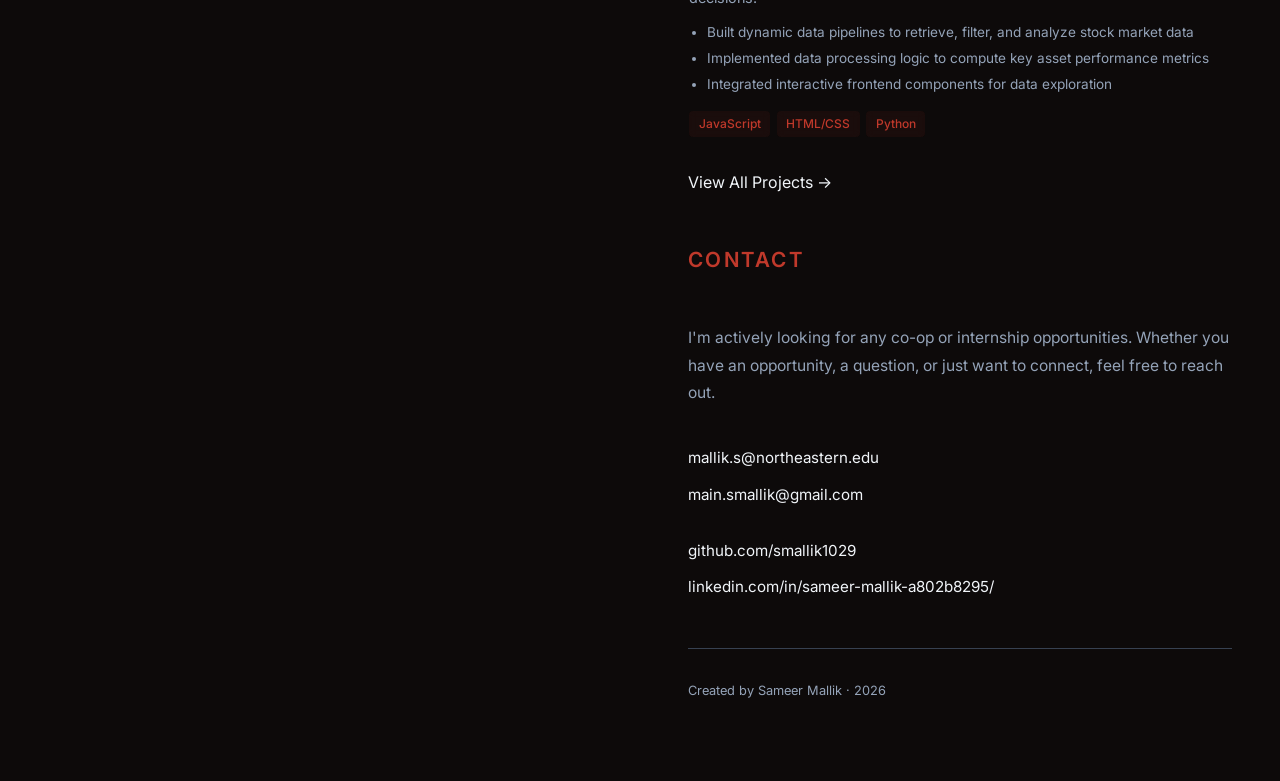
==== commit be1447d7: "update mobile navigation" ====
--- a/index.html
+++ b/index.html
@@ -18,7 +18,6 @@
 
     <!-- Mobile nav (only visible on small screens) -->
     <nav class="mobile-nav" id="mobileNav">
-      <span class="nav-brand">SM</span>
       <button class="nav-toggle" id="navToggle" aria-label="Toggle menu">
         <span></span><span></span><span></span>
       </button>
--- a/styles.css
+++ b/styles.css
@@ -486,9 +486,6 @@
     position: sticky;
     top: 0;
     z-index: 100;
-    background: rgba(17, 24, 39, 0.95);
-    border-bottom: 1px solid var(--border);
-    backdrop-filter: blur(10px);
   }
 
   .nav-brand {
@@ -520,7 +517,9 @@
     position: absolute;
     top: var(--nav-h);
     left: 0; right: 0;
-    background: var(--surface);
+    background: rgba(13, 10, 10, 0.35);
+    backdrop-filter: blur(20px);
+    -webkit-backdrop-filter: blur(25px);
     border-bottom: 1px solid var(--border);
     flex-direction: column;
     padding: 1.5rem;
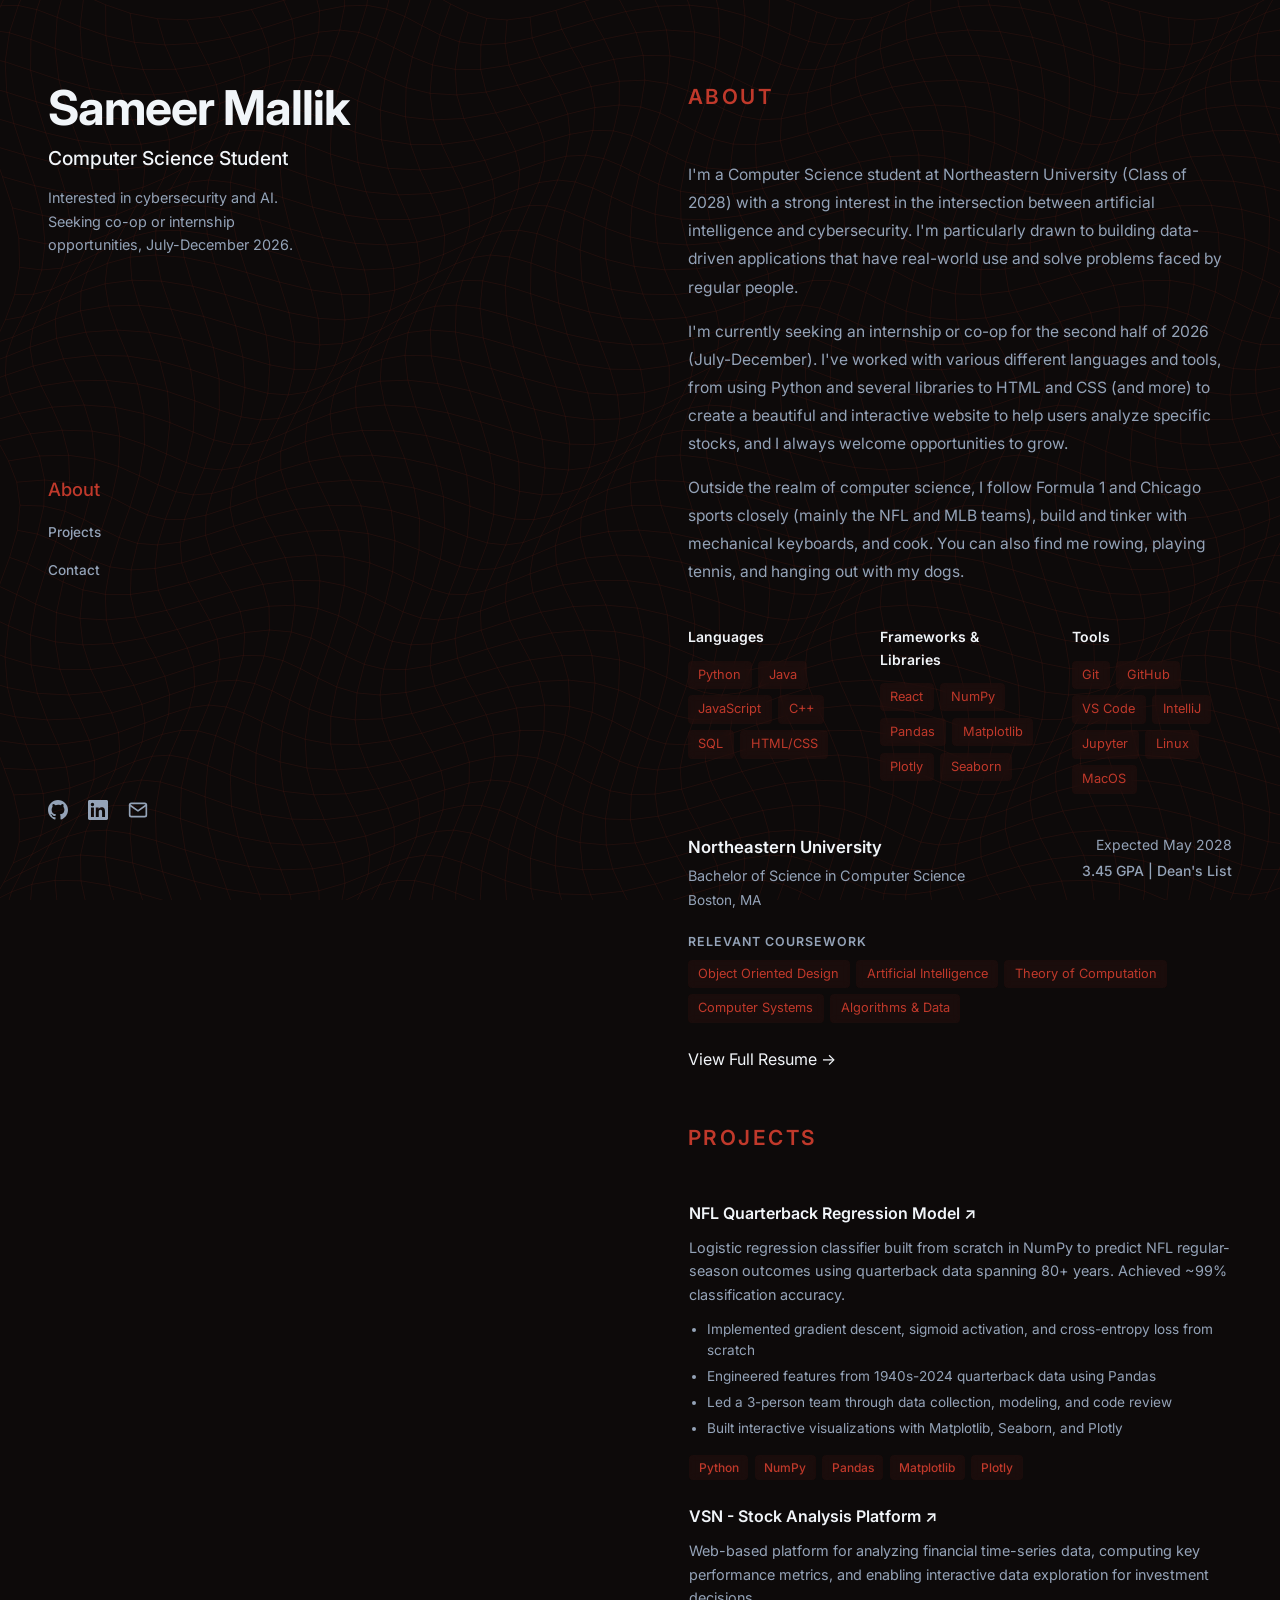
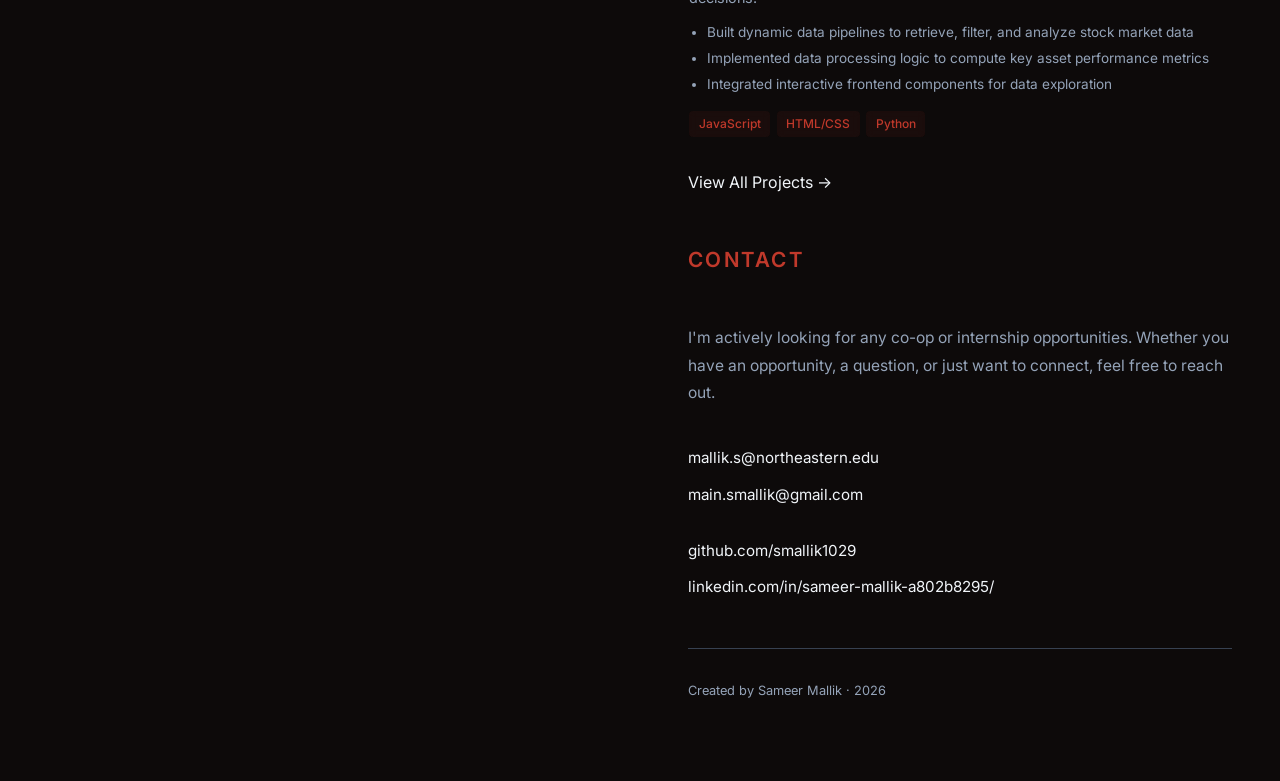
==== commit 5bf3d174: "add favicon" ====
--- a/index.html
+++ b/index.html
@@ -4,6 +4,13 @@
     <meta charset="UTF-8" />
     <meta name="viewport" content="width=device-width, initial-scale=1.0" />
     <meta name="description" content="Sameer Mallik - CS student at Northeastern University" />
+    
+    <!-- Favicon -->
+    <link rel="apple-touch-icon" sizes="180x180" href="/assets/apple-touch-icon.png">
+    <link rel="icon" type="image/png" sizes="32x32" href="/assets/favicon-32x32.png">
+    <link rel="icon" type="image/png" sizes="16x16" href="/assets/favicon-16x16.png">
+    <link rel="manifest" href="/assets/site.webmanifest">
+
     <title>Sameer Mallik</title>
     <link rel="preconnect" href="https://fonts.googleapis.com" />
     <link
--- a/styles.css
+++ b/styles.css
@@ -477,6 +477,10 @@
     display: none;
   }
 
+  #meshCanvas {
+    display: none;
+  }
+
   .mobile-nav {
     display: flex;
     align-items: center;
@@ -520,7 +524,6 @@
     background: rgba(13, 10, 10, 0.35);
     backdrop-filter: blur(20px);
     -webkit-backdrop-filter: blur(25px);
-    border-bottom: 1px solid var(--border);
     flex-direction: column;
     padding: 1.5rem;
     gap: 1.25rem;
@@ -536,6 +539,10 @@
     color: var(--muted);
   }
 
+  .mobile-nav.open {
+    background: rgba(13, 10, 10, 0.35);
+  }
+
   .right-panel {
     padding: 3rem 1.5rem;
   }
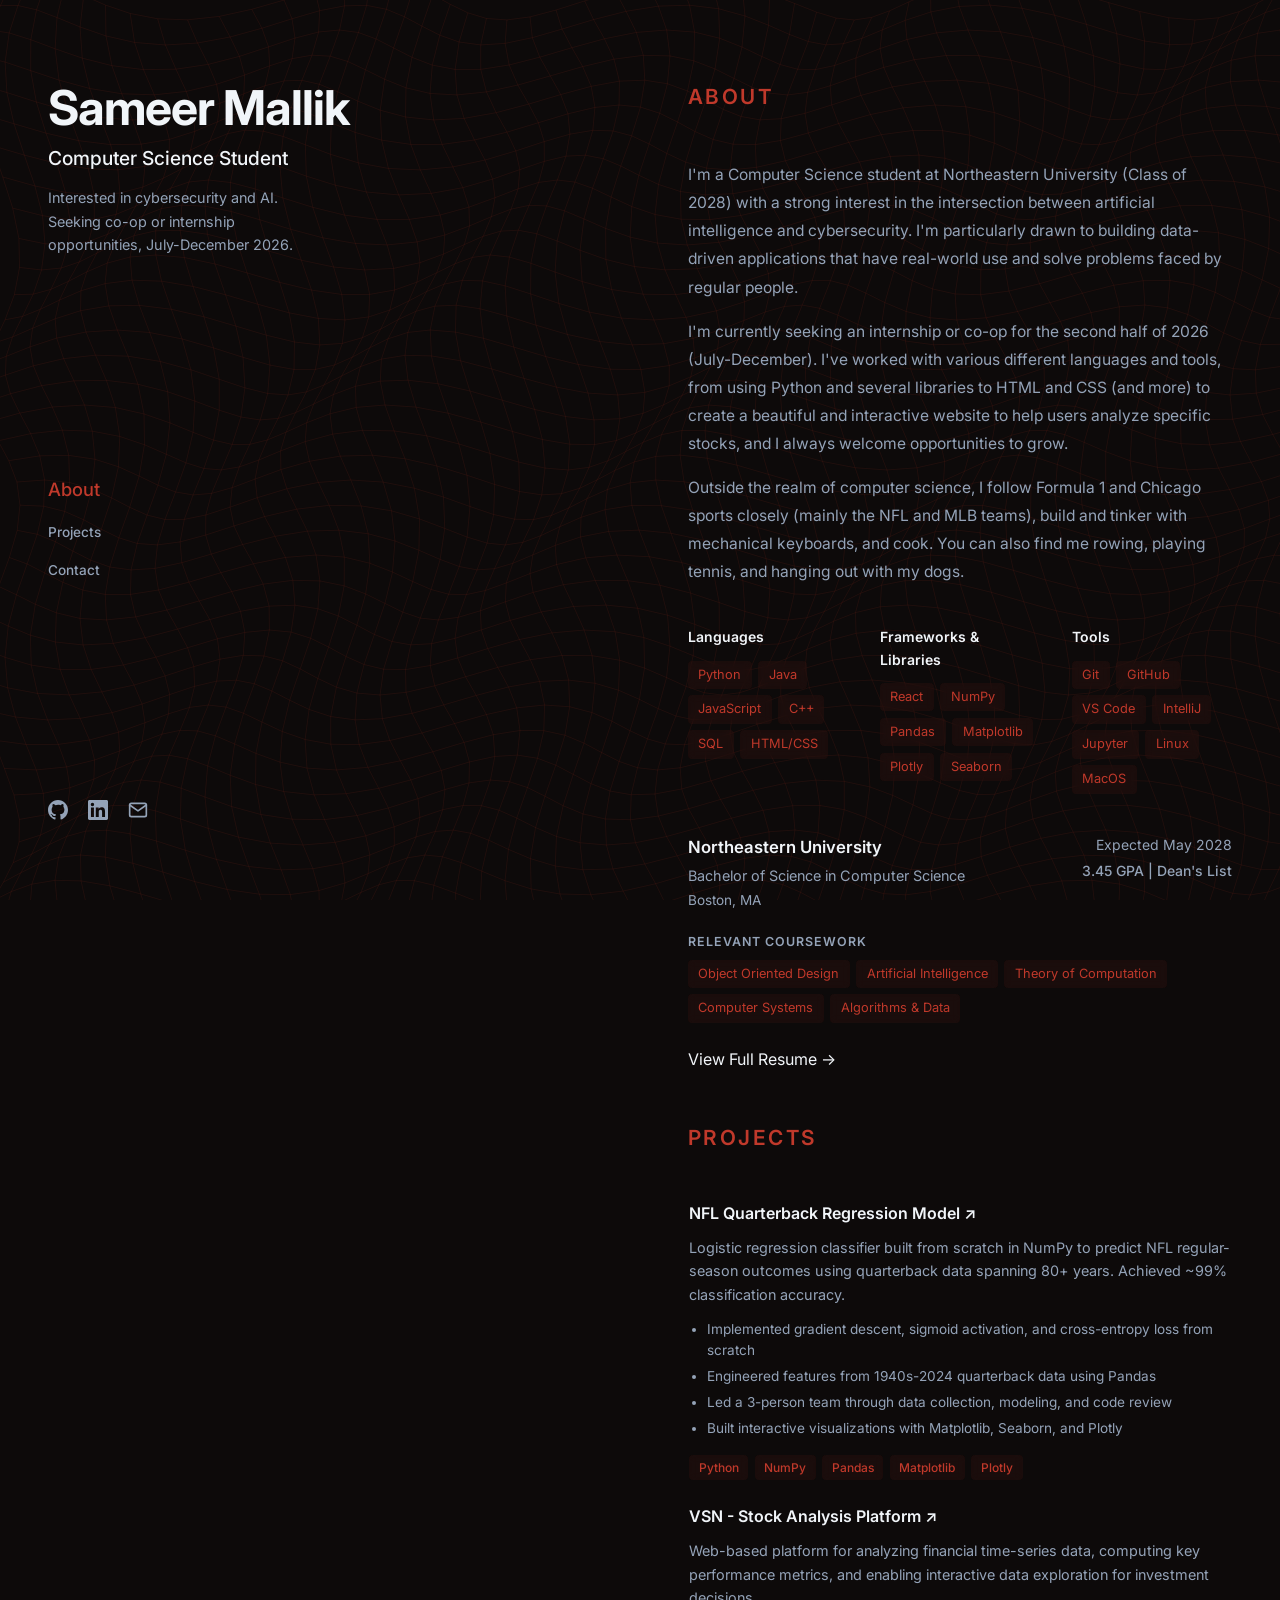
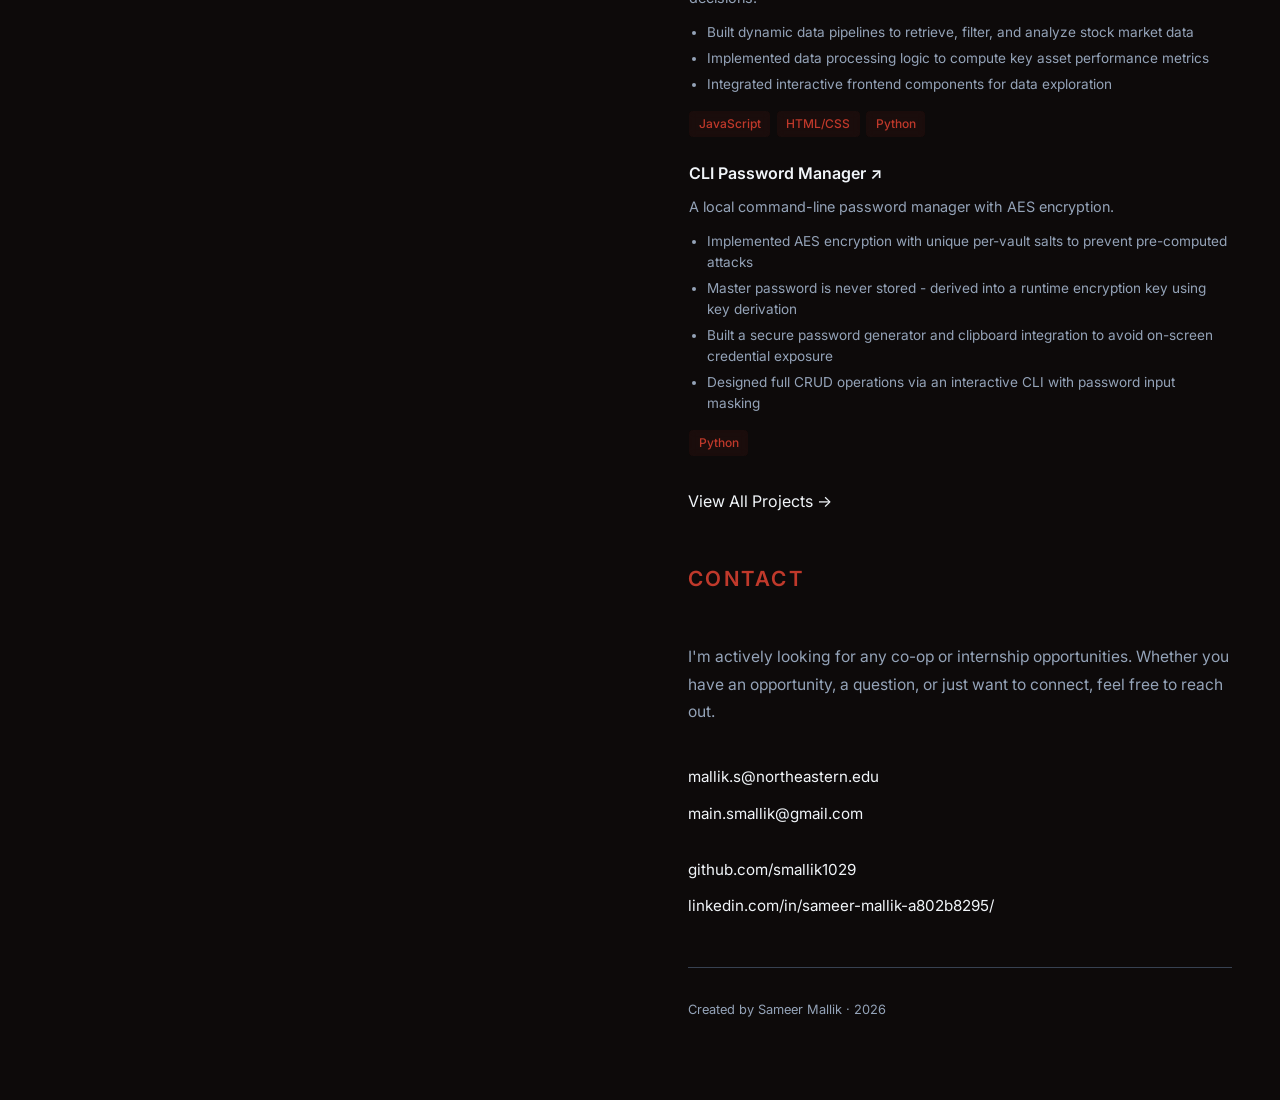
==== commit 9c844a9c: "add new password manager project info to existing lists" ====
--- a/index.html
+++ b/index.html
@@ -188,6 +188,22 @@
               </div>
             </a>
 
+            <a class="project-card" href="https://github.com/smallik1029/password-manager" target="_blank" rel="noopener">
+              <div class="project-card-header">
+                <h3>CLI Password Manager ↗</h3>
+              </div>
+              <p class="project-desc">A local command-line password manager with AES encryption.</p>
+              <ul class="project-bullets">
+                <li>Implemented AES encryption with unique per-vault salts to prevent pre-computed attacks</li>
+                <li>Master password is never stored - derived into a runtime encryption key using key derivation</li>
+                <li>Built a secure password generator and clipboard integration to avoid on-screen credential exposure</li>
+                <li>Designed full CRUD operations via an interactive CLI with password input masking</li>
+              </ul>
+              <div class="tech-tags">
+                <span>Python</span>
+              </div>
+            </a>
+
           </div>
           <a href="/project/" class="section-link">View All Projects →</a>
         </section>
